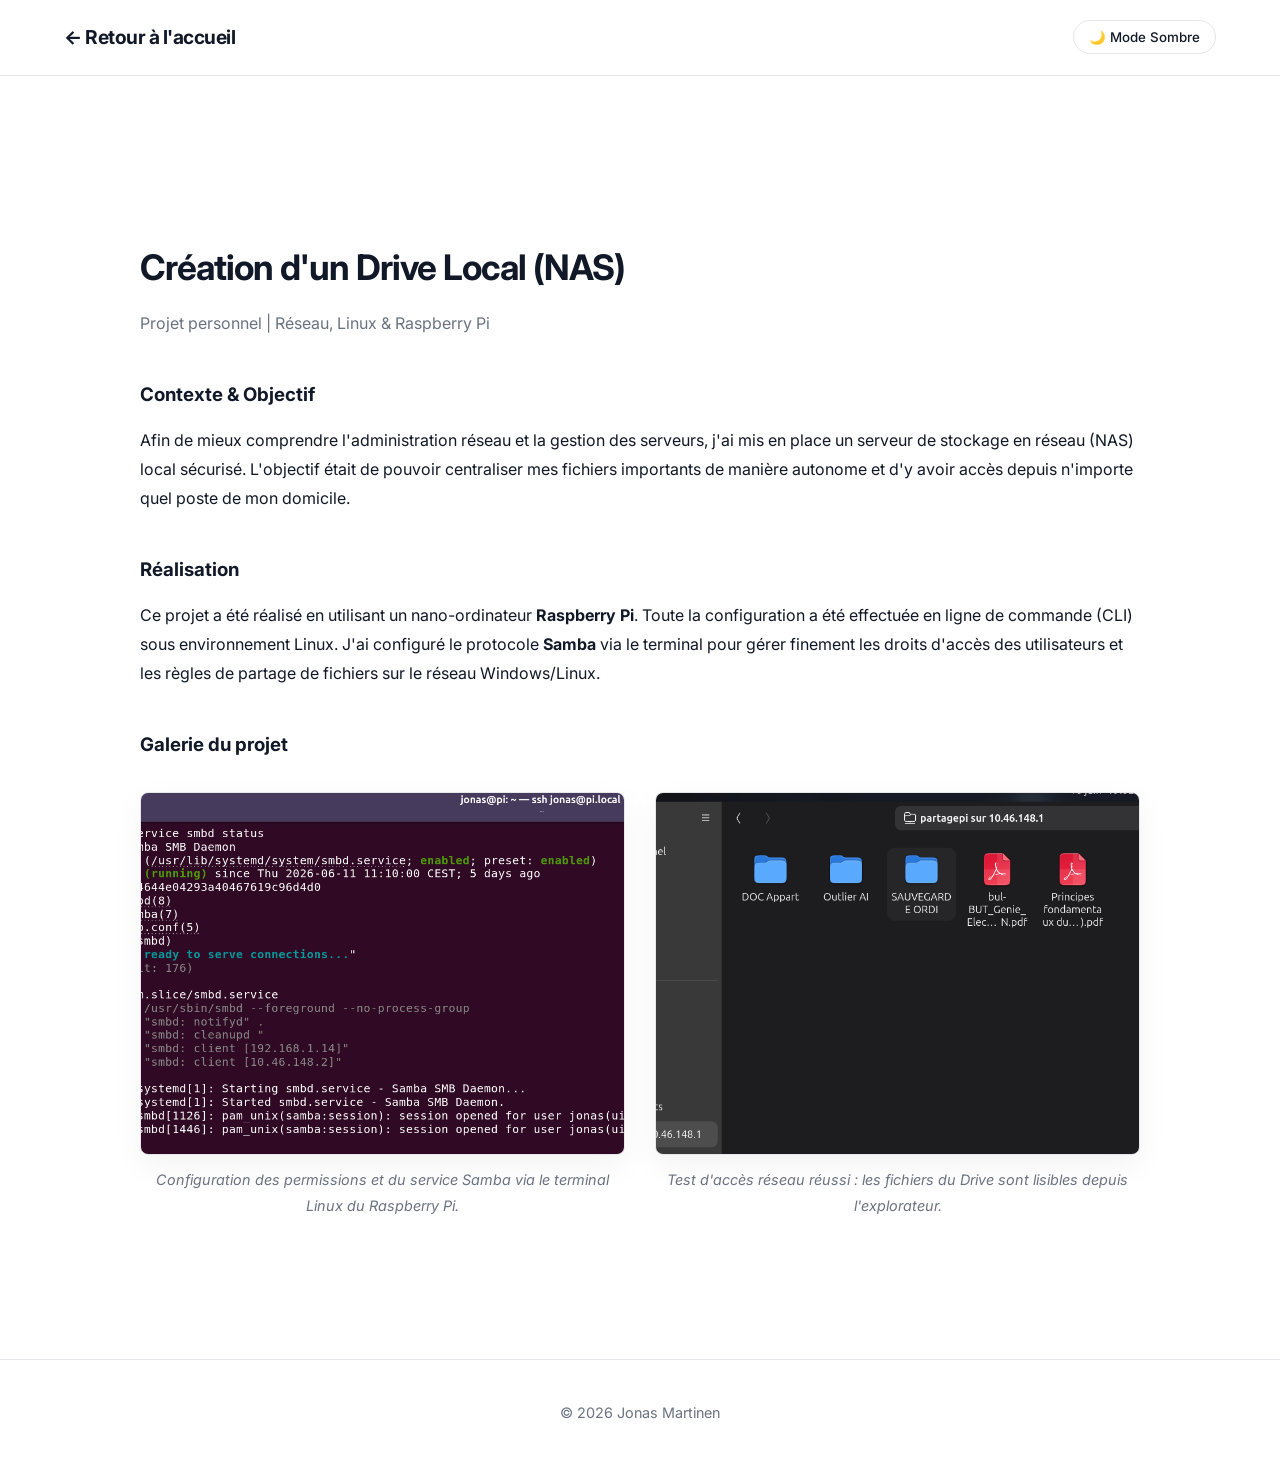
==== drive.html @ 9c28b37d "cinquième retour" ====
<!DOCTYPE html>
<html lang="fr">
<head>
    <meta charset="UTF-8">
    <meta name="viewport" content="width=device-width, initial-scale=1.0">
    <title>Drive Local NAS | Jonas Martinen</title>
    <link rel="stylesheet" href="style.css">
</head>
<body>
    <header>
        <nav>
            <a href="index.html" class="logo">← Retour à l'accueil</a>
            <button id="dark-mode-toggle">🌙 Mode Sombre</button>
        </nav>
    </header>

    <div class="container project-page-container">
        <h1 class="section-title project-page-title">Création d'un Drive Local (NAS)</h1>
        <p class="project-page-subtitle">Projet personnel | Réseau, Linux & Raspberry Pi</p>

        <div class="project-block">
            <h3>Contexte & Objectif</h3>
            <p>Afin de mieux comprendre l'administration réseau et la gestion des serveurs, j'ai mis en place un serveur de stockage en réseau (NAS) local sécurisé. L'objectif était de pouvoir centraliser mes fichiers importants de manière autonome et d'y avoir accès depuis n'importe quel poste de mon domicile.</p>
        </div>

        <div class="project-block">
            <h3>Réalisation</h3>
            <p>Ce projet a été réalisé en utilisant un nano-ordinateur <strong>Raspberry Pi</strong>. Toute la configuration a été effectuée en ligne de commande (CLI) sous environnement Linux. J'ai configuré le protocole <strong>Samba</strong> via le terminal pour gérer finement les droits d'accès des utilisateurs et les règles de partage de fichiers sur le réseau Windows/Linux.</p>
        </div>

        <h3 class="gallery-title">Galerie du projet</h3>
        <div class="project-gallery">
            <figure>
                <img src="Photo/drive_terminal.png" alt="Terminal Linux Samba">
                <figcaption>Configuration des permissions et du service Samba via le terminal Linux du Raspberry Pi.</figcaption>
            </figure>
            <figure>
                <img src="Photo/drive_fichier.png" alt="Accès Windows au Drive">
                <figcaption>Test d'accès réseau réussi : les fichiers du Drive sont lisibles depuis l'explorateur.</figcaption>
            </figure>
        </div>
    </div>

    <footer class="footer-with-margin">
        <p>&copy; 2026 Jonas Martinen</p>
    </footer>

    <script src="script.js"></script>
</body>
</html>
---- style.css ----
/* --- style.css --- */
@import url('https://fonts.googleapis.com/css2?family=Inter:wght@300;400;500;600;700&display=swap');

:root {
    /* Mode Clair (Défaut) */
    --bg-color: #ffffff;
    --bg-alt: #f9f9fb;
    --text-main: #111827;
    --text-muted: #6b7280;
    --primary: #2563eb;
    --border-color: #e5e7eb;
    --card-bg: #ffffff;
    --shadow: 0 10px 30px rgba(0,0,0,0.05);
}

.dark-mode {
    /* Mode Sombre */
    --bg-color: #111827;
    --bg-alt: #1f2937;
    --text-main: #f9fafb;
    --text-muted: #9ca3af;
    --primary: #3b82f6;
    --border-color: #374151;
    --card-bg: #1f2937;
    --shadow: 0 10px 30px rgba(0,0,0,0.3);
}

* {
    margin: 0;
    padding: 0;
    box-sizing: border-box;
    font-family: 'Inter', sans-serif;
}

/* CORRECTIF : Scroll fluide et décalage du menu fixe */
html {
    scroll-behavior: smooth;
    scroll-padding-top: 85px; /* Décalage pour ne pas cacher le titre avec le menu */
}

body {
    background-color: var(--bg-color);
    color: var(--text-main);
    line-height: 1.8;
    transition: background-color 0.3s, color 0.3s;
}

a { text-decoration: none; color: inherit; }

/* --- Navigation --- */
header {
    background-color: var(--bg-color);
    border-bottom: 1px solid var(--border-color);
    position: sticky;
    top: 0;
    z-index: 1000;
    padding: 20px 0;
    transition: background-color 0.3s;
}

nav {
    display: flex;
    justify-content: space-between;
    align-items: center;
    width: 90%;
    max-width: 1200px;
    margin: auto;
}

.logo {
    font-size: 1.2rem;
    font-weight: 700;
    letter-spacing: -0.5px;
}

.nav-links {
    display: flex;
    gap: 30px;
    list-style: none;
    align-items: center;
}

.nav-links a {
    font-size: 0.95rem;
    font-weight: 500;
    color: var(--text-muted);
    transition: color 0.3s;
}

.nav-links a:hover { color: var(--primary); }

#dark-mode-toggle {
    background: none;
    border: 1px solid var(--border-color);
    padding: 8px 15px;
    border-radius: 50px;
    cursor: pointer;
    color: var(--text-main);
    font-weight: 500;
    transition: all 0.3s;
}

/* Menu Burger Mobile */
.burger { display: none; cursor: pointer; z-index: 1001; }
.burger div { width: 25px; height: 2px; background-color: var(--text-main); margin: 5px; transition: all 0.3s; }

/* --- Structure globale --- */
.container {
    width: 90%;
    max-width: 1000px; /* Largeur réduite pour un aspect très éditorial et aéré */
    margin: auto;
    padding: 100px 0;
}

.section-title {
    font-size: 2.2rem;
    font-weight: 700;
    margin-bottom: 40px;
    letter-spacing: -1px;
}

.bg-alt { background-color: var(--bg-alt); }

/* --- Hero Section --- */
.hero { min-height: 70vh; display: flex; align-items: center; }
.hero h1 { font-size: 4rem; letter-spacing: -2px; line-height: 1.1; margin-bottom: 20px; }
.hero-subtitle { font-size: 1.5rem; color: var(--text-muted); margin-bottom: 40px; min-height: 40px;}
#typewriter { color: var(--primary); font-weight: 600; border-right: 2px solid var(--primary); padding-right: 5px; animation: blink 0.7s infinite; }
@keyframes blink { 50% { border-color: transparent; } }

/* --- Boutons --- */
.btn {
    background-color: var(--text-main);
    color: var(--bg-color);
    padding: 12px 24px;
    border-radius: 8px;
    font-weight: 500;
    transition: all 0.3s;
    display: inline-block;
}
.btn:hover { transform: translateY(-2px); opacity: 0.9; }

/* --- Timeline (Parcours) --- */
.timeline { border-left: 2px solid var(--border-color); padding-left: 30px; margin-top: 40px; }
.timeline-item { position: relative; margin-bottom: 40px; }
.timeline-dot { position: absolute; left: -37px; top: 6px; width: 12px; height: 12px; background-color: var(--text-main); border-radius: 50%; border: 3px solid var(--bg-color); }
.timeline-date { font-size: 0.85rem; color: var(--text-muted); font-weight: 600; text-transform: uppercase; letter-spacing: 1px; }
.timeline-item h3 { font-size: 1.2rem; margin: 5px 0; }

/* --- Compétences (Badges Épurés) --- */
.skills-grid { display: grid; grid-template-columns: repeat(auto-fit, minmax(250px, 1fr)); gap: 40px; }
.skill-group h4 { margin-bottom: 15px; font-size: 1.1rem; border-bottom: 1px solid var(--border-color); padding-bottom: 10px; }
.badge-container { display: flex; flex-wrap: wrap; gap: 10px; }
.badge { background-color: var(--bg-alt); border: 1px solid var(--border-color); padding: 6px 14px; border-radius: 50px; font-size: 0.85rem; font-weight: 500; color: var(--text-muted); }

/* --- Projets UX (Grille et Hover) --- */
.projects-grid { display: grid; grid-template-columns: repeat(auto-fit, minmax(300px, 1fr)); gap: 40px; }
.project-card { background-color: var(--card-bg); border-radius: 12px; border: 1px solid var(--border-color); overflow: hidden; transition: box-shadow 0.3s; display: block; }
.project-card:hover { box-shadow: var(--shadow); }

/* Effet Voile Sombre et Clic */
.project-img-wrapper { position: relative; height: 220px; overflow: hidden; cursor: pointer; }
.project-img-wrapper img { width: 100%; height: 100%; object-fit: cover; transition: transform 0.5s; }
.project-overlay { position: absolute; inset: 0; background: rgba(0, 0, 0, 0.7); display: flex; align-items: center; justify-content: center; opacity: 0; transition: opacity 0.3s ease; }
.project-overlay span { color: #fff; font-weight: 600; font-size: 1.1rem; padding: 10px 20px; border: 2px solid #fff; border-radius: 8px; transform: translateY(20px); transition: transform 0.3s ease; }
.project-card:hover .project-img-wrapper img { transform: scale(1.05); }
.project-card:hover .project-overlay { opacity: 1; }
.project-card:hover .project-overlay span { transform: translateY(0); }

.project-info { padding: 30px; }
.project-info h3 { font-size: 1.3rem; margin-bottom: 10px; }
.project-info p { color: var(--text-muted); font-size: 0.95rem; margin-bottom: 20px; }
.link-more { color: var(--primary); font-weight: 600; font-size: 0.9rem; }

/* --- Centres d'intérêt --- */
.interests-grid { display: flex; justify-content: space-between; flex-wrap: wrap; gap: 20px; text-align: center; }
.interest-card { flex: 1; min-width: 150px; padding: 30px; border: 1px solid var(--border-color); border-radius: 12px; background-color: var(--card-bg); }
.interest-card h4 { font-weight: 600; font-size: 1rem; color: var(--text-main); }

/* --- Responsive --- */
@media(max-width: 768px) {
    .nav-links { position: fixed; right: -100%; top: 70px; height: calc(100vh - 70px); background-color: var(--bg-color); flex-direction: column; width: 100%; justify-content: center; align-items: center; transition: 0.4s; }
    .nav-active { right: 0; }
    .burger { display: block; }
    .hero h1 { font-size: 2.8rem; }
    .toggle .line1 { transform: rotate(-45deg) translate(-5px, 6px); }
    .toggle .line2 { opacity: 0; }
    .toggle .line3 { transform: rotate(45deg) translate(-5px, -6px); }
}

/* --- Style du lien Actif (Menu) --- */
.nav-links a.active {
    color: var(--primary);
    font-weight: 700;
}

/* --- Nouvelles Cartes "Centres d'intérêt" avec images --- */
.interest-card { 
    flex: 1; 
    min-width: 200px; 
    border: 1px solid var(--border-color); 
    border-radius: 12px; 
    background-color: var(--card-bg);
    overflow: hidden; /* Empêche l'image de déborder des coins arrondis */
    transition: transform 0.3s ease;
}
.interest-card:hover { transform: translateY(-5px); }
.interest-card img {
    width: 100%;
    height: 160px;
    object-fit: cover; /* Remplit parfaitement le cadre sans déformer */
}
.interest-card h4 { 
    font-weight: 600; 
    font-size: 1rem; 
    color: var(--text-main);
    padding: 15px;
    text-align: center;
}

/* --- Galeries de Projets Uniformisées --- */
.project-gallery {
    display: grid;
    grid-template-columns: repeat(auto-fit, minmax(280px, 1fr));
    gap: 30px;
    margin-top: 30px;
}
.project-gallery figure {
    margin: 0;
    display: flex;
    flex-direction: column;
}
.project-gallery img {
    width: 100%;
    aspect-ratio: 4 / 3; /* Toutes les images auront exactement la même proportion ! */
    object-fit: cover;
    border-radius: 8px;
    border: 1px solid var(--border-color);
    box-shadow: var(--shadow);
}
figcaption {
    margin-top: 12px;
    font-size: 0.9rem;
    color: var(--text-muted);
    text-align: center;
    font-style: italic;
}

/* ============================
   STYLES DÉPLACÉS DEPUIS index.html
   ============================ */

/* Espacement homogène des sections */
section.container { margin-bottom: 60px; margin-top: 60px; }
section.bg-alt { border-radius: 20px; padding: 60px; margin-bottom: 60px; }
@media (max-width: 768px) { section.bg-alt { padding: 30px 20px; } }

/* Tableau des compétences */
.skills-table-container { width: 100%; overflow-x: auto; margin-top: 30px; }
.skills-table { width: 100%; border-collapse: collapse; background-color: var(--bg-alt); border-radius: 12px; overflow: hidden; font-size: 0.95rem; }
.skills-table th, .skills-table td { padding: 15px 20px; text-align: left; border-bottom: 1px solid var(--border-color); }
.skills-table th { background-color: var(--primary); color: white; font-weight: 600; text-transform: uppercase; font-size: 0.8rem; letter-spacing: 1px; }
.skills-table tr:last-child td { border-bottom: none; }
.status-badge { background: #27ae60; color: white; padding: 4px 10px; border-radius: 20px; font-size: 0.75rem; font-weight: bold; }

/* Menu Déroulant Contact */
.dropdown { position: relative; display: inline-block; }
.dropdown-content { display: none; position: absolute; background-color: var(--bg-color); min-width: 220px; box-shadow: 0px 8px 16px 0px rgba(0,0,0,0.2); z-index: 1; border-radius: 8px; overflow: hidden; border: 1px solid var(--border-color); top: 100%; left: 0; }
.dropdown-content a { color: var(--text-color); padding: 12px 16px; text-decoration: none; display: block; font-size: 0.9rem; }
.dropdown-content a:hover { background-color: var(--bg-alt); color: var(--primary); }
.dropdown:hover .dropdown-content { display: block; }

/* Bouton CV */
.btn-cv { background-color: var(--primary) !important; color: white !important; padding: 8px 15px !important; border-radius: 20px !important; font-weight: bold; }
.btn-cv:hover { opacity: 0.8; transform: scale(1.05); }

/* Alignement Header (Image à gauche, texte à droite) */
.hero-wrapper { display: flex; align-items: center; justify-content: center; gap: 50px; text-align: left; max-width: 900px; margin: 0 auto; }
.hero-image { flex-shrink: 0; width: 220px; height: 220px; border-radius: 50%; object-fit: cover; border: 4px solid var(--primary); box-shadow: 0 10px 20px rgba(0,0,0,0.1); }
.hero-content { flex: 1; }
.hero-content .btn { margin-top: 20px; display: inline-block; }
@media (max-width: 768px) { .hero-wrapper { flex-direction: column; text-align: center; gap: 20px; } }

/* Call to action "Cliquez pour en savoir plus" */
.click-more { margin-top: 15px; color: var(--primary); font-weight: 600; font-size: 0.9rem; display: block; transition: transform 0.2s ease; }
.project-card:hover .click-more { transform: translateX(5px); }

/* ============================
   STYLES INLINE CONSOLIDÉS
   ============================ */

/* Hero */
.hero h1 { font-size: 2.8rem; margin-bottom: 10px; }
.hero-description { margin-top: 15px; font-size: 1.05rem; line-height: 1.6; color: var(--text-muted); }

/* Texte muted générique (paragraphes timeline, sous-titres projet) */
.text-muted { color: var(--text-muted); }

/* Section Référentiel */
.referentiel-title { margin-top: 50px; margin-bottom: 15px; font-size: 1.5rem; }

/* Sections titre centré */
.section-title-center { text-align: center; }

/* Pages projet : titre et sous-titre */
.project-page-title { margin-bottom: 10px; }
.project-page-subtitle { color: var(--text-muted); margin-bottom: 40px; }
.project-page-container { margin-top: 60px; }

/* Blocs de contenu projet */
.project-block { margin-bottom: 40px; }
.project-block h3 { margin-bottom: 15px; }

/* Galerie titre */
.gallery-title { margin-bottom: 20px; }

/* Section TP Labo : grille de photos */
.lab-grid { display: grid; grid-template-columns: repeat(auto-fit, minmax(280px, 1fr)); gap: 30px; margin-top: 40px; }
.lab-figure { margin: 0; text-align: center; }
.lab-figure img { width: 100%; border-radius: 12px; height: 300px; object-fit: cover; box-shadow: 0 4px 10px rgba(0,0,0,0.1); }
.lab-figure figcaption { margin-top: 15px; color: var(--text-muted); font-size: 0.95rem; }

/* Footer */
footer { text-align: center; padding: 40px; border-top: 1px solid var(--border-color); color: var(--text-muted); font-size: 0.9rem; }
.footer-with-margin { margin-top: 40px; }

/* Bouton dark mode inline */
#dark-mode-toggle { margin-left: 10px; }

/* Thermomètre : image carte finale pivotée */
.img-rotated { object-fit: contain; max-height: 400px; transform: rotate(-90deg); background-color: transparent; }

/* Lien LinkedIn footer */
.link-primary { color: var(--primary); }
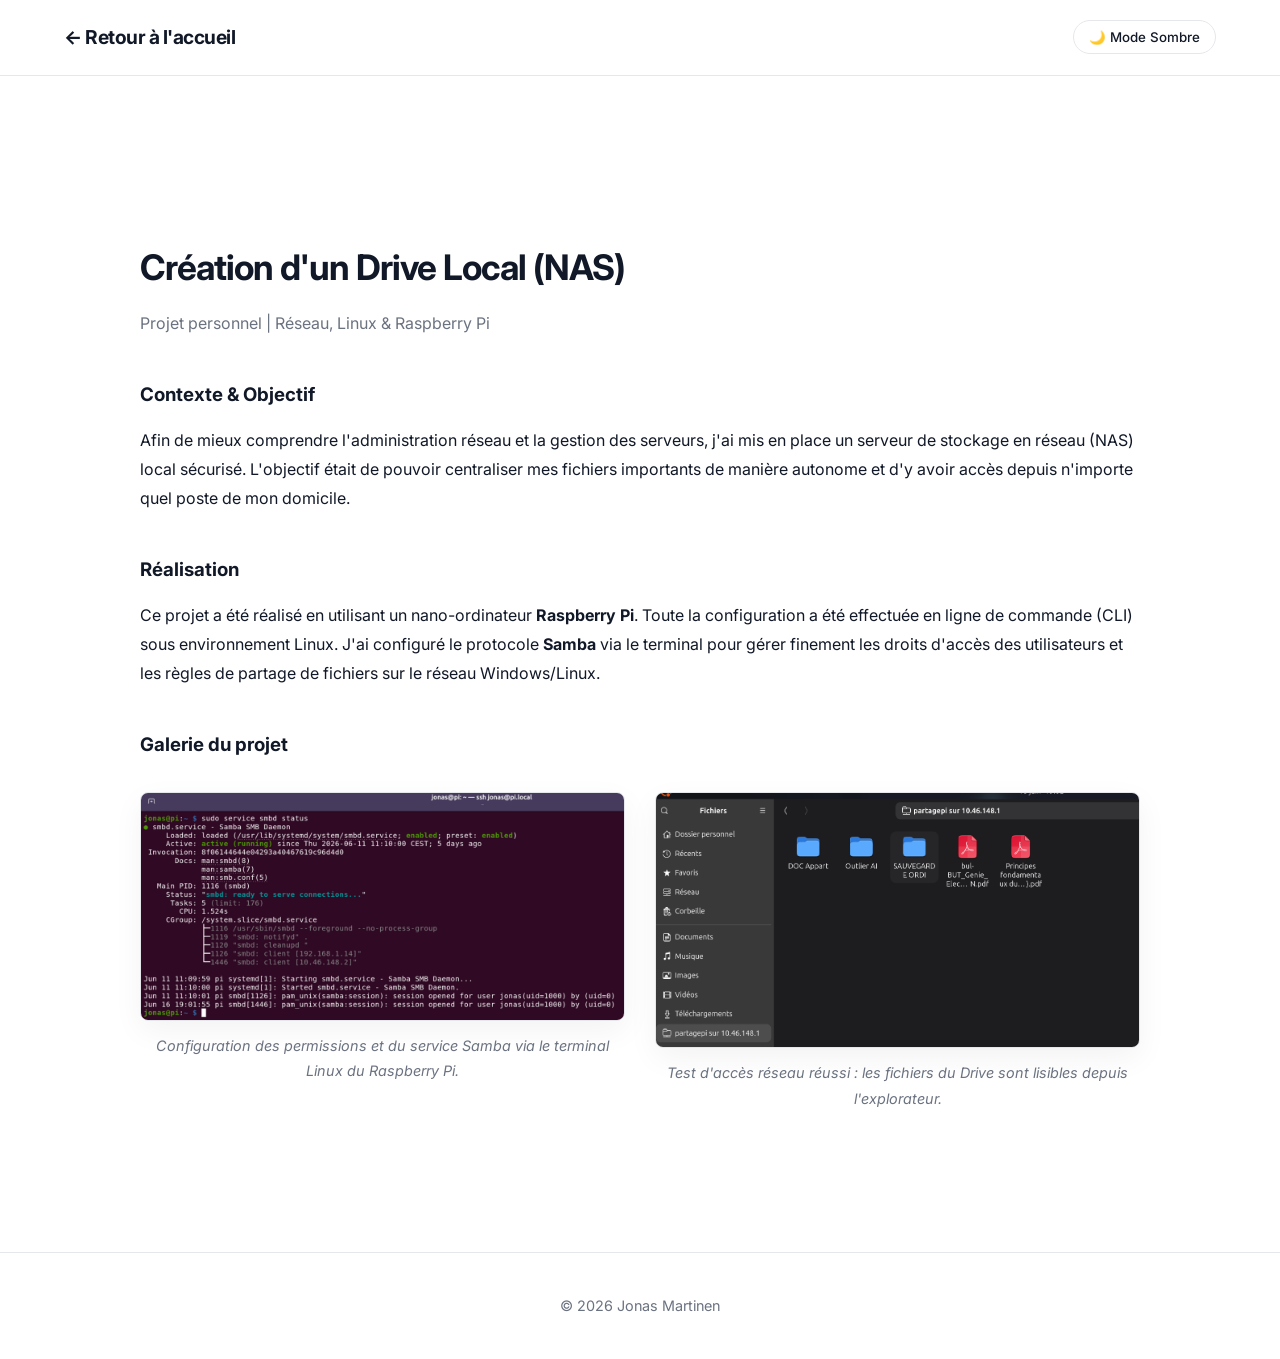
==== commit 40d27902: "sixième retour" ====
--- a/drive.html
+++ b/drive.html
@@ -3,7 +3,9 @@
 <head>
     <meta charset="UTF-8">
     <meta name="viewport" content="width=device-width, initial-scale=1.0">
+    <meta name="description" content="Projet Drive Local NAS - Serveur de stockage Raspberry Pi avec Samba par Jonas Martinen.">
     <title>Drive Local NAS | Jonas Martinen</title>
+    <link rel="icon" href="data:image/svg+xml,<svg xmlns=%22http://www.w3.org/2000/svg%22 viewBox=%220 0 100 100%22><rect width=%22100%22 height=%22100%22 rx=%2220%22 fill=%22%232563eb%22/><text x=%2250%22 y=%2250%22 font-family=%22Inter,sans-serif%22 font-size=%2240%22 font-weight=%22700%22 fill=%22white%22 text-anchor=%22middle%22 dominant-baseline=%22central%22>JM</text></svg>">
     <link rel="stylesheet" href="style.css">
 </head>
 <body>
@@ -31,11 +33,11 @@
         <h3 class="gallery-title">Galerie du projet</h3>
         <div class="project-gallery">
             <figure>
-                <img src="Photo/drive_terminal.png" alt="Terminal Linux Samba">
+                <img src="Photo/drive_terminal.png" alt="Terminal Linux Samba" loading="lazy">
                 <figcaption>Configuration des permissions et du service Samba via le terminal Linux du Raspberry Pi.</figcaption>
             </figure>
             <figure>
-                <img src="Photo/drive_fichier.png" alt="Accès Windows au Drive">
+                <img src="Photo/drive_fichier.png" alt="Accès Windows au Drive" loading="lazy">
                 <figcaption>Test d'accès réseau réussi : les fichiers du Drive sont lisibles depuis l'explorateur.</figcaption>
             </figure>
         </div>
--- a/style.css
+++ b/style.css
@@ -11,6 +11,7 @@
     --border-color: #e5e7eb;
     --card-bg: #ffffff;
     --shadow: 0 10px 30px rgba(0,0,0,0.05);
+    --header-bg: rgba(255, 255, 255, 0.85);
 }
 
 .dark-mode {
@@ -23,6 +24,7 @@
     --border-color: #374151;
     --card-bg: #1f2937;
     --shadow: 0 10px 30px rgba(0,0,0,0.3);
+    --header-bg: rgba(17, 24, 39, 0.85);
 }
 
 * {
@@ -49,7 +51,9 @@
 
 /* --- Navigation --- */
 header {
-    background-color: var(--bg-color);
+    background-color: var(--header-bg);
+    backdrop-filter: blur(20px);
+    -webkit-backdrop-filter: blur(20px);
     border-bottom: 1px solid var(--border-color);
     position: sticky;
     top: 0;
@@ -123,7 +127,7 @@
 
 /* --- Hero Section --- */
 .hero { min-height: 70vh; display: flex; align-items: center; }
-.hero h1 { font-size: 4rem; letter-spacing: -2px; line-height: 1.1; margin-bottom: 20px; }
+.hero h1 { font-size: 2.8rem; letter-spacing: -2px; line-height: 1.1; margin-bottom: 10px; }
 .hero-subtitle { font-size: 1.5rem; color: var(--text-muted); margin-bottom: 40px; min-height: 40px;}
 #typewriter { color: var(--primary); font-weight: 600; border-right: 2px solid var(--primary); padding-right: 5px; animation: blink 0.7s infinite; }
 @keyframes blink { 50% { border-color: transparent; } }
@@ -151,7 +155,7 @@
 .skills-grid { display: grid; grid-template-columns: repeat(auto-fit, minmax(250px, 1fr)); gap: 40px; }
 .skill-group h4 { margin-bottom: 15px; font-size: 1.1rem; border-bottom: 1px solid var(--border-color); padding-bottom: 10px; }
 .badge-container { display: flex; flex-wrap: wrap; gap: 10px; }
-.badge { background-color: var(--bg-alt); border: 1px solid var(--border-color); padding: 6px 14px; border-radius: 50px; font-size: 0.85rem; font-weight: 500; color: var(--text-muted); }
+.badge { background-color: var(--bg-alt); border: 1px solid var(--border-color); padding: 6px 14px; border-radius: 50px; font-size: 0.85rem; font-weight: 500; color: var(--text-muted); transition: all 0.3s ease; cursor: default; }
 
 /* --- Projets UX (Grille et Hover) --- */
 .projects-grid { display: grid; grid-template-columns: repeat(auto-fit, minmax(300px, 1fr)); gap: 40px; }
@@ -159,8 +163,8 @@
 .project-card:hover { box-shadow: var(--shadow); }
 
 /* Effet Voile Sombre et Clic */
-.project-img-wrapper { position: relative; height: 220px; overflow: hidden; cursor: pointer; }
-.project-img-wrapper img { width: 100%; height: 100%; object-fit: cover; transition: transform 0.5s; }
+.project-img-wrapper { position: relative; height: 260px; overflow: hidden; cursor: pointer; background-color: var(--bg-alt); }
+.project-img-wrapper img { width: 100%; height: 100%; object-fit: contain; transition: transform 0.5s; }
 .project-overlay { position: absolute; inset: 0; background: rgba(0, 0, 0, 0.7); display: flex; align-items: center; justify-content: center; opacity: 0; transition: opacity 0.3s ease; }
 .project-overlay span { color: #fff; font-weight: 600; font-size: 1.1rem; padding: 10px 20px; border: 2px solid #fff; border-radius: 8px; transform: translateY(20px); transition: transform 0.3s ease; }
 .project-card:hover .project-img-wrapper img { transform: scale(1.05); }
@@ -174,8 +178,7 @@
 
 /* --- Centres d'intérêt --- */
 .interests-grid { display: flex; justify-content: space-between; flex-wrap: wrap; gap: 20px; text-align: center; }
-.interest-card { flex: 1; min-width: 150px; padding: 30px; border: 1px solid var(--border-color); border-radius: 12px; background-color: var(--card-bg); }
-.interest-card h4 { font-weight: 600; font-size: 1rem; color: var(--text-main); }
+/* (interest-card styles merged into block below) */
 
 /* --- Responsive --- */
 @media(max-width: 768px) {
@@ -232,8 +235,7 @@
 }
 .project-gallery img {
     width: 100%;
-    aspect-ratio: 4 / 3; /* Toutes les images auront exactement la même proportion ! */
-    object-fit: cover;
+    height: auto;
     border-radius: 8px;
     border: 1px solid var(--border-color);
     box-shadow: var(--shadow);
@@ -266,7 +268,7 @@
 /* Menu Déroulant Contact */
 .dropdown { position: relative; display: inline-block; }
 .dropdown-content { display: none; position: absolute; background-color: var(--bg-color); min-width: 220px; box-shadow: 0px 8px 16px 0px rgba(0,0,0,0.2); z-index: 1; border-radius: 8px; overflow: hidden; border: 1px solid var(--border-color); top: 100%; left: 0; }
-.dropdown-content a { color: var(--text-color); padding: 12px 16px; text-decoration: none; display: block; font-size: 0.9rem; }
+.dropdown-content a { color: var(--text-main); padding: 12px 16px; text-decoration: none; display: block; font-size: 0.9rem; }
 .dropdown-content a:hover { background-color: var(--bg-alt); color: var(--primary); }
 .dropdown:hover .dropdown-content { display: block; }
 
@@ -290,7 +292,6 @@
    ============================ */
 
 /* Hero */
-.hero h1 { font-size: 2.8rem; margin-bottom: 10px; }
 .hero-description { margin-top: 15px; font-size: 1.05rem; line-height: 1.6; color: var(--text-muted); }
 
 /* Texte muted générique (paragraphes timeline, sous-titres projet) */
@@ -327,8 +328,105 @@
 /* Bouton dark mode inline */
 #dark-mode-toggle { margin-left: 10px; }
 
-/* Thermomètre : image carte finale pivotée */
-.img-rotated { object-fit: contain; max-height: 400px; transform: rotate(-90deg); background-color: transparent; }
+/* Thermomètre : image carte finale (rotation appliquée directement au fichier) */
 
 /* Lien LinkedIn footer */
-.link-primary { color: var(--primary); }+.link-primary { color: var(--primary); }
+
+/* ============================
+   NOUVELLES AMÉLIORATIONS
+   ============================ */
+
+/* Scroll Reveal Animation */
+.reveal {
+    opacity: 0;
+    transform: translateY(30px);
+    transition: opacity 0.8s cubic-bezier(0.4, 0, 0.2, 1), transform 0.8s cubic-bezier(0.4, 0, 0.2, 1);
+}
+.reveal.visible {
+    opacity: 1;
+    transform: translateY(0);
+}
+
+/* Badge hover interactif */
+.badge:hover {
+    background-color: var(--primary);
+    color: white;
+    border-color: var(--primary);
+    transform: scale(1.05);
+}
+
+/* Dark mode toggle hover */
+#dark-mode-toggle:hover {
+    background-color: var(--bg-alt);
+    border-color: var(--primary);
+    color: var(--primary);
+}
+
+/* Badge "En cours" */
+.status-badge-pending {
+    background: #f59e0b;
+    color: white;
+    padding: 4px 10px;
+    border-radius: 20px;
+    font-size: 0.75rem;
+    font-weight: bold;
+}
+
+/* Section Recherche de Stage */
+.recherche-section {
+    text-align: center;
+    padding: 60px 0;
+}
+.recherche-card {
+    background: linear-gradient(135deg, var(--primary), #1d4ed8);
+    color: white;
+    padding: 50px 40px;
+    border-radius: 16px;
+    max-width: 700px;
+    margin: 30px auto 0;
+    box-shadow: 0 20px 40px rgba(37, 99, 235, 0.25);
+}
+.dark-mode .recherche-card {
+    box-shadow: 0 20px 40px rgba(59, 130, 246, 0.15);
+}
+.recherche-card h3 {
+    font-size: 1.4rem;
+    margin-bottom: 15px;
+}
+.recherche-card p {
+    font-size: 1.05rem;
+    line-height: 1.7;
+    opacity: 0.92;
+}
+.recherche-card .btn-contact {
+    display: inline-block;
+    margin-top: 25px;
+    background: white;
+    color: var(--primary);
+    padding: 12px 28px;
+    border-radius: 8px;
+    font-weight: 600;
+    transition: all 0.3s;
+}
+.recherche-card .btn-contact:hover {
+    transform: translateY(-2px);
+    box-shadow: 0 8px 20px rgba(0,0,0,0.2);
+}
+
+/* Footer enrichi */
+.footer-links {
+    display: flex;
+    justify-content: center;
+    gap: 25px;
+    margin-top: 15px;
+    flex-wrap: wrap;
+}
+.footer-links a {
+    color: var(--text-muted);
+    font-size: 0.9rem;
+    transition: color 0.3s;
+}
+.footer-links a:hover {
+    color: var(--primary);
+}
